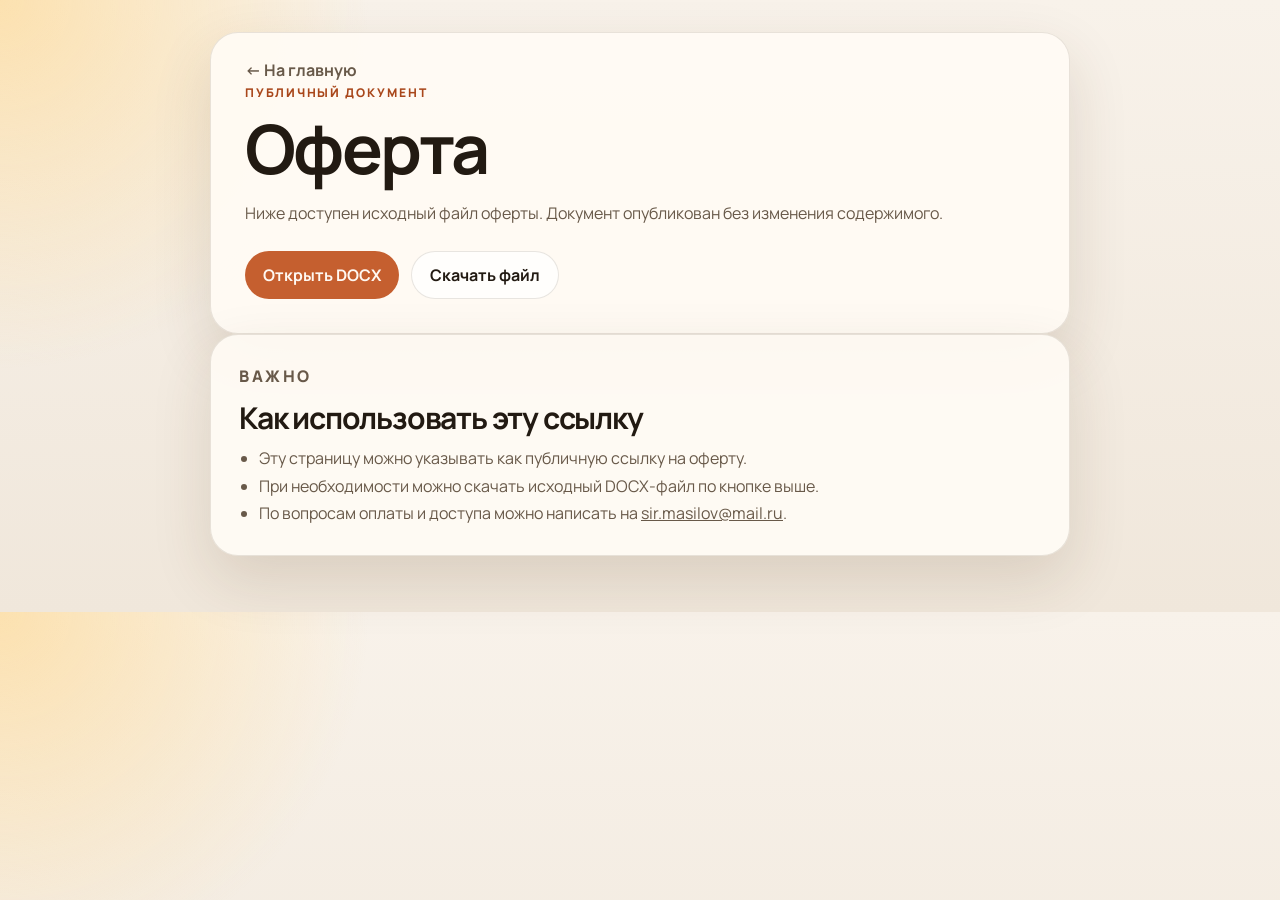
==== offer.html @ cd9605dd "Publish public offer on GitHub Pages" ====
<!DOCTYPE html>
<html lang="ru">
<head>
  <meta charset="UTF-8">
  <meta name="viewport" content="width=device-width, initial-scale=1.0">
  <title>Оферта — 1000 English</title>
  <meta
    name="description"
    content="Публичная оферта для приложения 1000 English."
  >
  <link rel="preconnect" href="https://fonts.googleapis.com">
  <link rel="preconnect" href="https://fonts.gstatic.com" crossorigin>
  <link
    href="https://fonts.googleapis.com/css2?family=Manrope:wght@400;500;700;800&display=swap"
    rel="stylesheet"
  >
  <link rel="stylesheet" href="./styles.css">
</head>
<body>
  <main class="shell shell--narrow">
    <section class="hero hero--compact">
      <a class="back-link" href="./index.html">← На главную</a>
      <p class="eyebrow">Публичный документ</p>
      <h1>Оферта</h1>
      <p class="lead">
        Ниже доступен исходный файл оферты. Документ опубликован без изменения содержимого.
      </p>
      <div class="actions">
        <a class="button button--primary" href="./files/oferta_562502267589.docx">Открыть DOCX</a>
        <a class="button button--ghost" href="./files/oferta_562502267589.docx" download>Скачать файл</a>
      </div>
    </section>

    <section class="card">
      <p class="eyebrow">Важно</p>
      <h2>Как использовать эту ссылку</h2>
      <ul class="list">
        <li>Эту страницу можно указывать как публичную ссылку на оферту.</li>
        <li>При необходимости можно скачать исходный DOCX-файл по кнопке выше.</li>
        <li>По вопросам оплаты и доступа можно написать на <a href="mailto:sir.masilov@mail.ru">sir.masilov@mail.ru</a>.</li>
      </ul>
    </section>
  </main>
</body>
</html>
---- styles.css ----
:root {
  --bg: #f5efe5;
  --panel: rgba(255, 251, 245, 0.92);
  --text: #221a12;
  --muted: #685949;
  --line: rgba(71, 49, 24, 0.12);
  --primary: #c55f2f;
  --primary-dark: #a9471b;
  --shadow: 0 24px 60px rgba(77, 52, 23, 0.14);
}

* {
  box-sizing: border-box;
}

body {
  margin: 0;
  font-family: "Manrope", "Segoe UI", sans-serif;
  color: var(--text);
  background:
    radial-gradient(circle at top left, rgba(255, 215, 140, 0.62), transparent 26%),
    linear-gradient(180deg, #f8f2ea 0%, #f0e7db 100%);
}

a {
  color: inherit;
}

.shell {
  width: min(1040px, calc(100% - 32px));
  margin: 0 auto;
  padding: 32px 0 56px;
}

.shell--narrow {
  width: min(860px, calc(100% - 32px));
}

.hero,
.card {
  background: var(--panel);
  border: 1px solid var(--line);
  border-radius: 28px;
  box-shadow: var(--shadow);
}

.hero {
  padding: 34px;
}

.hero--compact {
  padding-top: 24px;
}

.eyebrow {
  margin: 0;
  color: var(--primary-dark);
  font-size: 12px;
  font-weight: 800;
  text-transform: uppercase;
  letter-spacing: 0.16em;
}

h1,
h2 {
  margin: 12px 0;
  line-height: 1.04;
  letter-spacing: -0.04em;
}

h1 {
  font-size: clamp(38px, 8vw, 68px);
}

h2 {
  font-size: 30px;
}

.lead,
.card p,
.list,
.back-link {
  color: var(--muted);
  line-height: 1.7;
  font-size: 16px;
}

.grid {
  display: grid;
  grid-template-columns: repeat(2, minmax(0, 1fr));
  gap: 20px;
  margin-top: 20px;
}

.card {
  padding: 28px;
}

.actions {
  display: flex;
  flex-wrap: wrap;
  gap: 12px;
  margin-top: 24px;
}

.button {
  display: inline-flex;
  align-items: center;
  justify-content: center;
  min-height: 48px;
  padding: 0 18px;
  border-radius: 999px;
  text-decoration: none;
  font-weight: 700;
  transition: transform 0.2s ease, background-color 0.2s ease;
}

.button:hover {
  transform: translateY(-1px);
}

.button--primary {
  background: var(--primary);
  color: #fff8f2;
}

.button--primary:hover {
  background: var(--primary-dark);
}

.button--ghost {
  background: rgba(255, 255, 255, 0.7);
  border: 1px solid var(--line);
}

.list {
  margin: 0;
  padding-left: 20px;
}

.back-link {
  text-decoration: none;
  font-weight: 700;
}

@media (max-width: 780px) {
  .shell,
  .shell--narrow {
    width: calc(100% - 20px);
    padding-top: 20px;
    padding-bottom: 28px;
  }

  .hero,
  .card {
    border-radius: 22px;
    padding: 22px;
  }

  .grid {
    grid-template-columns: 1fr;
  }
}
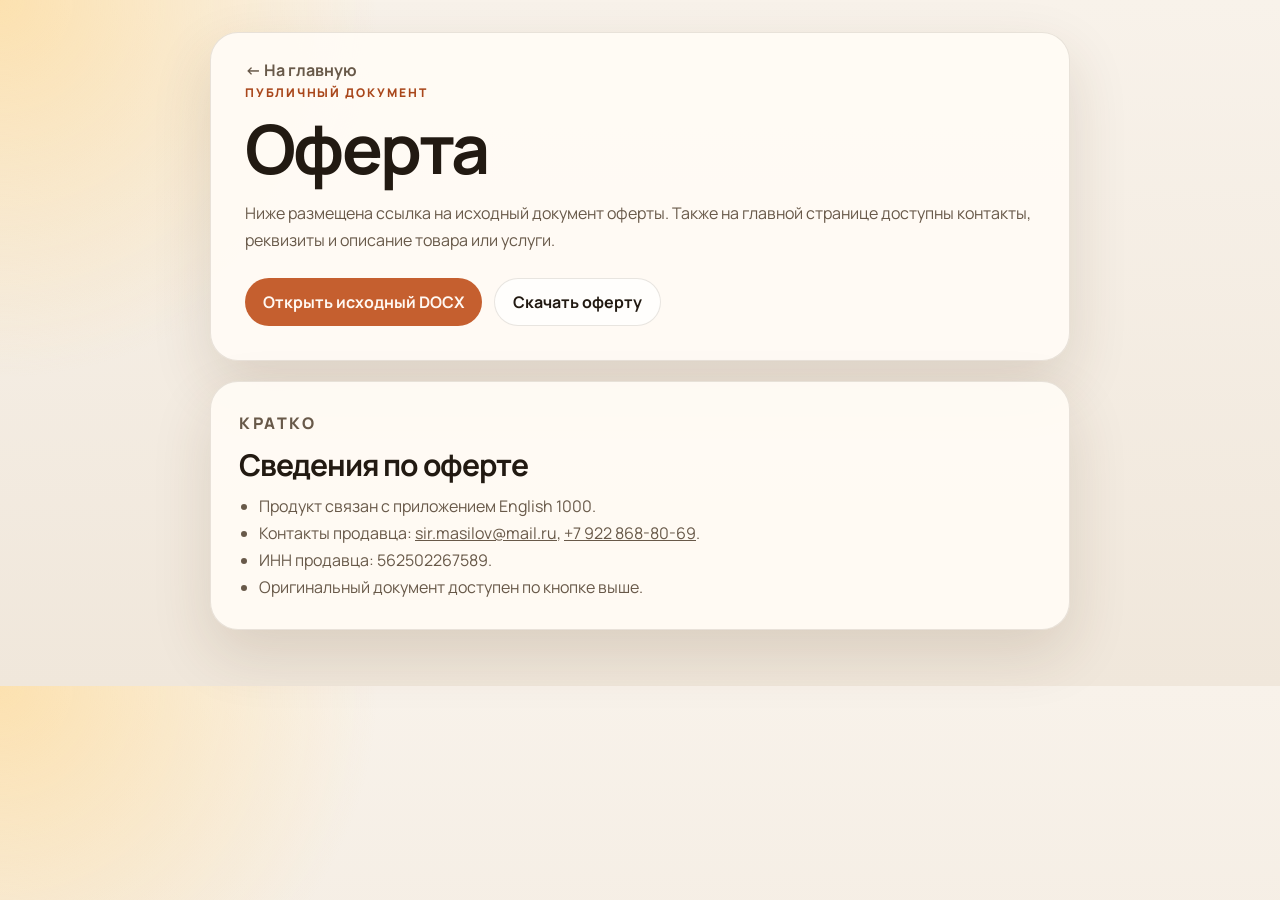
==== commit 84d67923: "Publish moderation page for English 1000" ====
--- a/offer.html
+++ b/offer.html
@@ -3,10 +3,10 @@
 <head>
   <meta charset="UTF-8">
   <meta name="viewport" content="width=device-width, initial-scale=1.0">
-  <title>Оферта — 1000 English</title>
+  <title>Оферта — English 1000</title>
   <meta
     name="description"
-    content="Публичная оферта для приложения 1000 English."
+    content="Публичная оферта для приложения English 1000."
   >
   <link rel="preconnect" href="https://fonts.googleapis.com">
   <link rel="preconnect" href="https://fonts.gstatic.com" crossorigin>
@@ -23,21 +23,23 @@
       <p class="eyebrow">Публичный документ</p>
       <h1>Оферта</h1>
       <p class="lead">
-        Ниже доступен исходный файл оферты. Документ опубликован без изменения содержимого.
+        Ниже размещена ссылка на исходный документ оферты. Также на главной странице доступны
+        контакты, реквизиты и описание товара или услуги.
       </p>
       <div class="actions">
-        <a class="button button--primary" href="./files/oferta_562502267589.docx">Открыть DOCX</a>
-        <a class="button button--ghost" href="./files/oferta_562502267589.docx" download>Скачать файл</a>
+        <a class="button button--primary" href="./files/oferta_562502267589-1.docx">Открыть исходный DOCX</a>
+        <a class="button button--ghost" href="./files/oferta_562502267589-1.docx" download>Скачать оферту</a>
       </div>
     </section>
 
     <section class="card">
-      <p class="eyebrow">Важно</p>
-      <h2>Как использовать эту ссылку</h2>
+      <p class="eyebrow">Кратко</p>
+      <h2>Сведения по оферте</h2>
       <ul class="list">
-        <li>Эту страницу можно указывать как публичную ссылку на оферту.</li>
-        <li>При необходимости можно скачать исходный DOCX-файл по кнопке выше.</li>
-        <li>По вопросам оплаты и доступа можно написать на <a href="mailto:sir.masilov@mail.ru">sir.masilov@mail.ru</a>.</li>
+        <li>Продукт связан с приложением English 1000.</li>
+        <li>Контакты продавца: <a href="mailto:sir.masilov@mail.ru">sir.masilov@mail.ru</a>, <a href="tel:+79228688069">+7 922 868-80-69</a>.</li>
+        <li>ИНН продавца: 562502267589.</li>
+        <li>Оригинальный документ доступен по кнопке выше.</li>
       </ul>
     </section>
   </main>
--- a/styles.css
+++ b/styles.css
@@ -1,6 +1,6 @@
 :root {
   --bg: #f5efe5;
-  --panel: rgba(255, 251, 245, 0.92);
+  --panel: rgba(255, 251, 245, 0.94);
   --text: #221a12;
   --muted: #685949;
   --line: rgba(71, 49, 24, 0.12);
@@ -94,6 +94,7 @@
 
 .card {
   padding: 28px;
+  margin-top: 20px;
 }
 
 .actions {
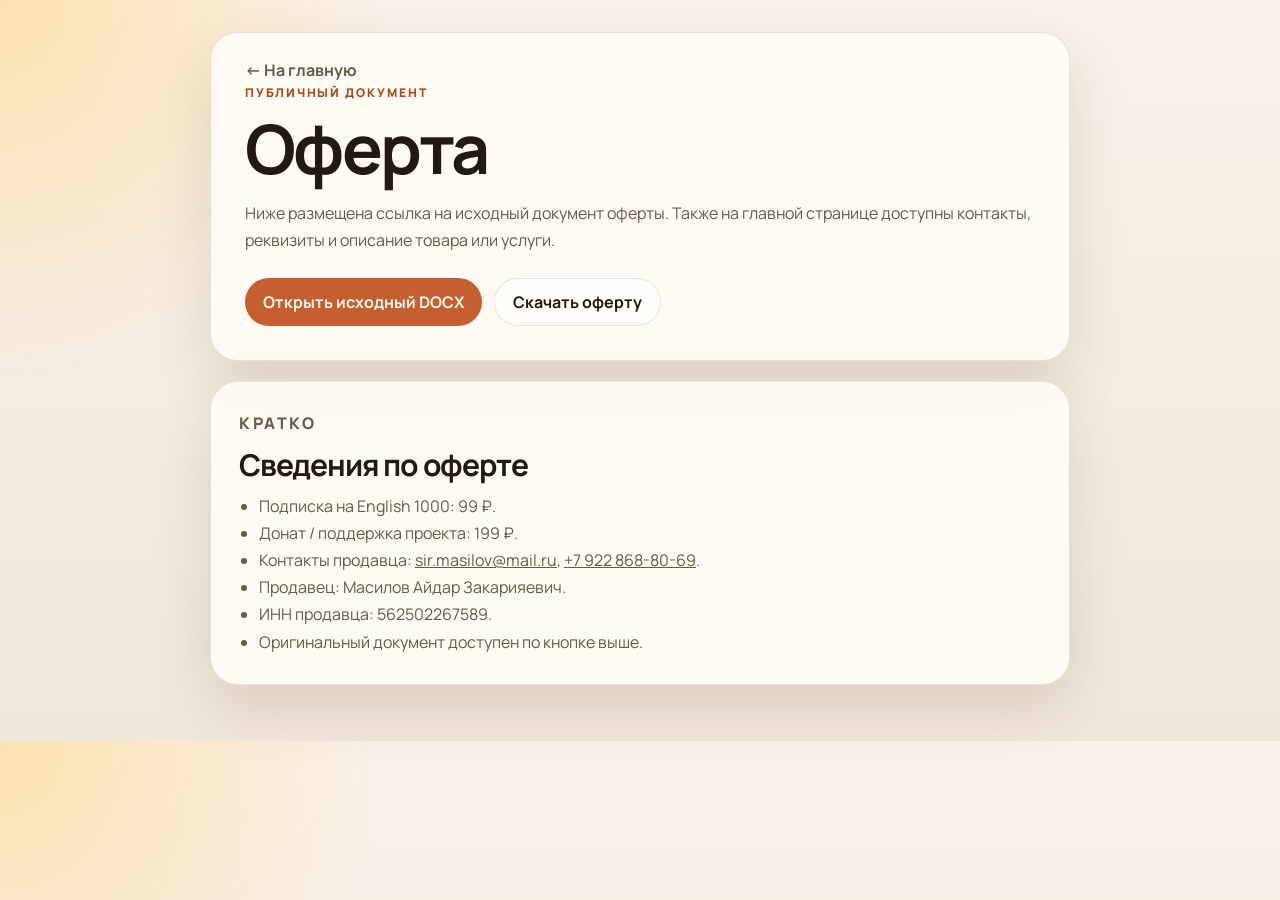
==== commit 9fe4a8b6: "Add seller name and pricing details" ====
--- a/offer.html
+++ b/offer.html
@@ -36,8 +36,10 @@
       <p class="eyebrow">Кратко</p>
       <h2>Сведения по оферте</h2>
       <ul class="list">
-        <li>Продукт связан с приложением English 1000.</li>
+        <li>Подписка на English 1000: 99 ₽.</li>
+        <li>Донат / поддержка проекта: 199 ₽.</li>
         <li>Контакты продавца: <a href="mailto:sir.masilov@mail.ru">sir.masilov@mail.ru</a>, <a href="tel:+79228688069">+7 922 868-80-69</a>.</li>
+        <li>Продавец: Масилов Айдар Закарияевич.</li>
         <li>ИНН продавца: 562502267589.</li>
         <li>Оригинальный документ доступен по кнопке выше.</li>
       </ul>
